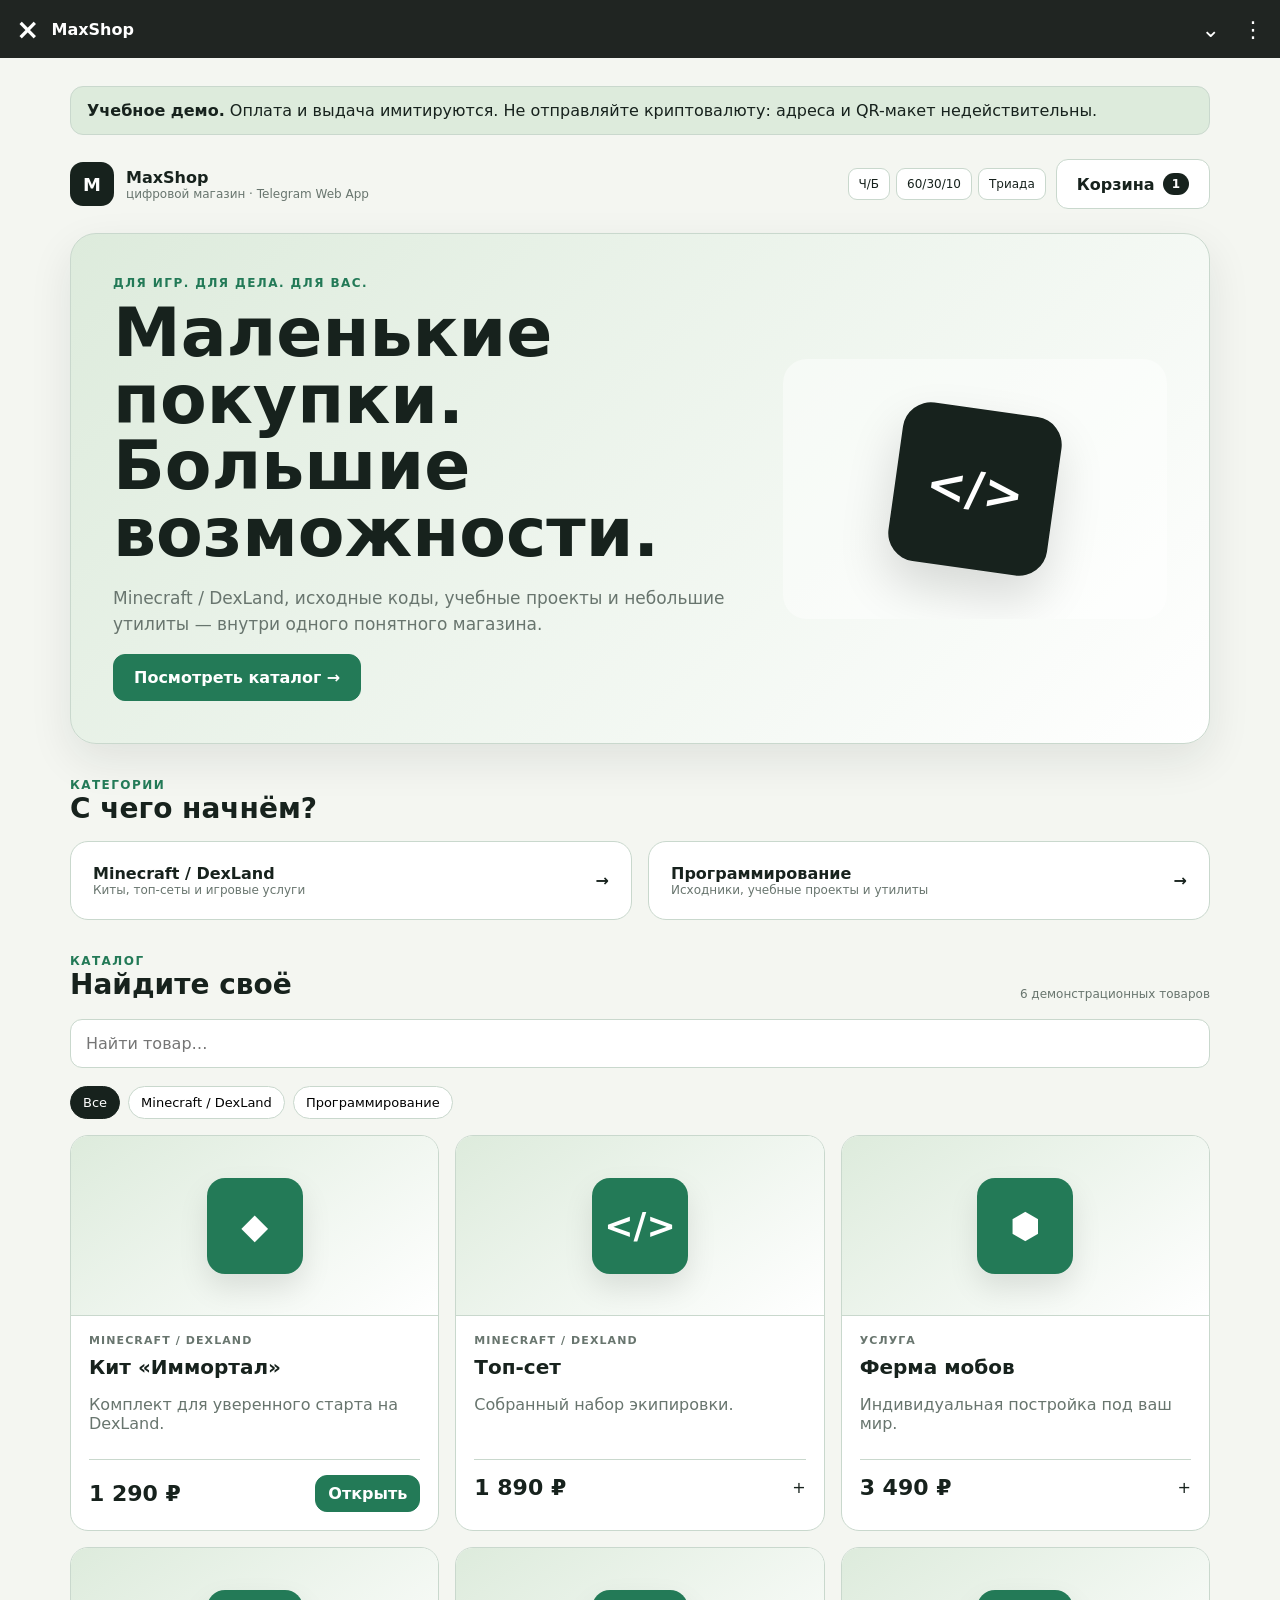
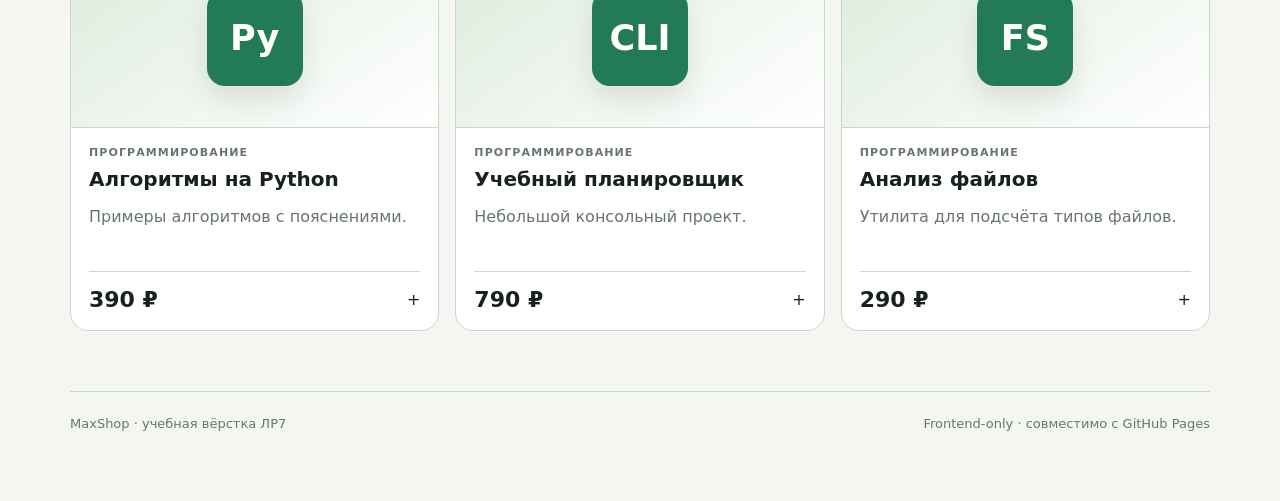
==== index.html @ 4ec122d0 "Publish MaxShop lab 7 demo with safe simulated checkout" ====
<!doctype html>
<html lang="ru">
<head>
<meta charset="utf-8">
<meta name="viewport" content="width=device-width,initial-scale=1">
<meta name="theme-color" content="#202522">
<title>Главная — MaxShop</title>
<link rel="stylesheet" href="styles.css">
</head>
<body data-theme="chromatic">
<div class="telegram-bar">
  <div class="telegram-title"><span style="font-size:28px">×</span><span>MaxShop</span></div>
  <div class="telegram-actions"><span>⌄</span><span>⋮</span></div>
</div>

<div class="app-shell">
  <div class="notice demo-notice" role="note"><strong>Учебное демо.</strong> Оплата и выдача имитируются. Не отправляйте криптовалюту: адреса и QR-макет недействительны.</div>
  <div class="topline">
    <div class="brand">
      <div class="logo">M</div>
      <div><strong>MaxShop</strong><div class="small muted">цифровой магазин · Telegram Web App</div></div>
    </div>
    <div style="display:flex;gap:10px;align-items:center;flex-wrap:wrap">
      <div class="theme-switch" title="Палитры из ЛР7">
        <button onclick="setTheme('achromatic')">Ч/Б</button>
        <button onclick="setTheme('chromatic')">60/30/10</button>
        <button onclick="setTheme('triad')">Триада</button>
      </div>
      <a class="btn secondary" href="checkout.html">Корзина <span class="cart-badge">1</span></a>
    </div>
  </div>

  <section class="hero">
    <div>
      <div class="eyebrow">Для игр. Для дела. Для вас.</div>
      <h1>Маленькие покупки.<br>Большие возможности.</h1>
      <p class="muted">Minecraft / DexLand, исходные коды, учебные проекты и небольшие утилиты — внутри одного понятного магазина.</p>
      <a class="btn" href="#catalog">Посмотреть каталог →</a>
    </div>
    <div class="hero-art"><div class="code-card">&lt;/&gt;</div></div>
  </section>

  <section class="section">
    <div class="section-head"><div><div class="eyebrow">Категории</div><h2>С чего начнём?</h2></div></div>
    <div class="category-grid">
      <a class="category-card" href="#minecraft">
        <div><strong>Minecraft / DexLand</strong><div class="muted small">Киты, топ-сеты и игровые услуги</div></div><strong>→</strong>
      </a>
      <a class="category-card" href="#programming">
        <div><strong>Программирование</strong><div class="muted small">Исходники, учебные проекты и утилиты</div></div><strong>→</strong>
      </a>
    </div>
  </section>

  <section class="section" id="catalog">
    <div class="section-head"><div><div class="eyebrow">Каталог</div><h2>Найдите своё</h2></div><span class="muted small">6 демонстрационных товаров</span></div>
    <div class="searchbar"><input class="input" id="search" aria-label="Поиск по каталогу" placeholder="Найти товар…"></div>
    <div class="chips">
      <button class="chip active">Все</button><button class="chip">Minecraft / DexLand</button><button class="chip">Программирование</button>
    </div>

    <div class="product-grid" style="margin-top:16px" id="minecraft">
      <a class="product-card" href="product.html">
        <div class="product-visual"><div class="product-symbol">◆</div></div>
        <div class="product-body">
          <div class="product-meta">Minecraft / DexLand</div><h3>Кит «Иммортал»</h3>
          <p class="muted">Комплект для уверенного старта на DexLand.</p>
          <div class="price-row"><span class="price">1 290 ₽</span><span class="btn" style="padding:8px 12px">Открыть</span></div>
        </div>
      </a>
      <article class="product-card">
        <div class="product-visual"><div class="product-symbol">&lt;/&gt;</div></div>
        <div class="product-body"><div class="product-meta">Minecraft / DexLand</div><h3>Топ-сет</h3><p class="muted">Собранный набор экипировки.</p><div class="price-row"><span class="price">1 890 ₽</span><span>+</span></div></div>
      </article>
      <article class="product-card">
        <div class="product-visual"><div class="product-symbol">⬢</div></div>
        <div class="product-body"><div class="product-meta">Услуга</div><h3>Ферма мобов</h3><p class="muted">Индивидуальная постройка под ваш мир.</p><div class="price-row"><span class="price">3 490 ₽</span><span>+</span></div></div>
      </article>
    </div>

    <div class="product-grid" style="margin-top:16px" id="programming">
      <article class="product-card">
        <div class="product-visual"><div class="product-symbol">Py</div></div>
        <div class="product-body"><div class="product-meta">Программирование</div><h3>Алгоритмы на Python</h3><p class="muted">Примеры алгоритмов с пояснениями.</p><div class="price-row"><span class="price">390 ₽</span><span>+</span></div></div>
      </article>
      <article class="product-card">
        <div class="product-visual"><div class="product-symbol">CLI</div></div>
        <div class="product-body"><div class="product-meta">Программирование</div><h3>Учебный планировщик</h3><p class="muted">Небольшой консольный проект.</p><div class="price-row"><span class="price">790 ₽</span><span>+</span></div></div>
      </article>
      <article class="product-card">
        <div class="product-visual"><div class="product-symbol">FS</div></div>
        <div class="product-body"><div class="product-meta">Программирование</div><h3>Анализ файлов</h3><p class="muted">Утилита для подсчёта типов файлов.</p><div class="price-row"><span class="price">290 ₽</span><span>+</span></div></div>
      </article>
    </div>
    <p id="emptySearch" class="muted" role="status" hidden>Товары не найдены.</p>
  </section>

  <div class="footer">
    <span>MaxShop · учебная вёрстка ЛР7</span>
    <span>Frontend-only · совместимо с GitHub Pages</span>
  </div>
</div>
<script src="app.js"></script>
</body></html>
---- styles.css ----
:root{
  --bg:#f4f6f1;
  --surface:#ffffff;
  --surface-2:#ddebdc;
  --text:#17221d;
  --muted:#68756e;
  --line:#c9d8cd;
  --accent:#237a57;
  --accent-strong:#195f43;
  --danger:#c76837;
  --shadow:0 16px 44px rgba(23,34,29,.09);
  --radius:18px;
  --tg:#202522;
}
*{box-sizing:border-box}
html{scroll-behavior:smooth}
body{
  margin:0;
  font-family:Inter,ui-sans-serif,system-ui,-apple-system,BlinkMacSystemFont,"Segoe UI",sans-serif;
  background:var(--bg);
  color:var(--text);
}
body[data-theme="achromatic"]{
  --bg:#f7f7f7;--surface:#fff;--surface-2:#e5e5e5;--text:#151515;--muted:#707070;
  --line:#c8c8c8;--accent:#252525;--accent-strong:#101010;--danger:#4a4a4a;--tg:#171717;
}
body[data-theme="triad"]{
  --bg:#f8f5ee;--surface:#fff;--surface-2:#eee7f5;--text:#1e2421;--muted:#6c716d;
  --line:#ddd5c8;--accent:#2e7d5a;--accent-strong:#245f45;--danger:#d8872b;--tg:#332c42;
}
button,a,input,textarea{font:inherit}
button,a{transition:.18s ease}
button{cursor:pointer}
a{color:inherit;text-decoration:none}

.telegram-bar{
  height:58px;background:var(--tg);color:white;display:flex;align-items:center;
  justify-content:space-between;padding:0 16px;position:sticky;top:0;z-index:30;
}
.telegram-title{display:flex;align-items:center;gap:12px;font-weight:800}
.telegram-actions{display:flex;gap:22px;font-size:22px}
.app-shell{max-width:1180px;margin:0 auto;padding:28px 20px 70px}
.topline{display:flex;justify-content:space-between;align-items:center;gap:16px;margin-bottom:24px}
.brand{display:flex;align-items:center;gap:12px}
.logo{
  width:44px;height:44px;border-radius:13px;background:var(--text);color:#fff;
  display:grid;place-items:center;font-weight:900;font-size:18px;
}
.eyebrow{font-size:12px;letter-spacing:.12em;text-transform:uppercase;font-weight:800;color:var(--accent)}
.muted{color:var(--muted)}
.hero{
  background:linear-gradient(135deg,var(--surface-2),var(--surface));
  border:1px solid var(--line);border-radius:26px;padding:42px;display:grid;
  grid-template-columns:1.25fr .75fr;gap:30px;align-items:center;box-shadow:var(--shadow);
}
.hero h1{font-size:clamp(38px,6vw,68px);line-height:.98;margin:10px 0 18px;max-width:720px}
.hero p{font-size:17px;line-height:1.55;max-width:620px}
.hero-art{
  min-height:260px;border-radius:24px;display:grid;place-items:center;
  position:relative;overflow:hidden;background:rgba(255,255,255,.42)
}
.code-card{
  width:160px;height:160px;border-radius:28px;background:var(--text);color:#fff;
  display:grid;place-items:center;font-size:48px;font-weight:900;transform:rotate(8deg);
  box-shadow:0 24px 50px rgba(0,0,0,.14)
}
.btn{
  border:1px solid var(--accent);background:var(--accent);color:#fff;padding:13px 20px;
  border-radius:12px;font-weight:800;display:inline-flex;align-items:center;justify-content:center;gap:8px;
}
.btn:hover{background:var(--accent-strong);transform:translateY(-1px)}
.btn.secondary{background:var(--surface);color:var(--text);border-color:var(--line)}
.btn.ghost{background:transparent;color:var(--text);border-color:transparent}
.btn.full{width:100%}
.section{margin-top:34px}
.section-head{display:flex;align-items:end;justify-content:space-between;gap:20px;margin-bottom:16px}
.section h2{font-size:28px;margin:0}
.category-grid,.product-grid{display:grid;grid-template-columns:repeat(2,minmax(0,1fr));gap:16px}
.category-card,.product-card,.panel,.summary-card,.order-card{
  background:var(--surface);border:1px solid var(--line);border-radius:var(--radius);
}
.category-card{padding:22px;display:flex;justify-content:space-between;align-items:center}
.category-card:hover,.product-card:hover{transform:translateY(-2px);box-shadow:var(--shadow)}
.product-grid{grid-template-columns:repeat(3,minmax(0,1fr))}
.product-card{overflow:hidden}
.product-visual{
  min-height:180px;background:linear-gradient(145deg,var(--surface-2),rgba(255,255,255,.7));
  display:grid;place-items:center;border-bottom:1px solid var(--line)
}
.product-symbol{
  width:96px;height:96px;border-radius:18px;background:var(--accent);color:white;
  display:grid;place-items:center;font-size:35px;font-weight:900;box-shadow:0 14px 30px rgba(0,0,0,.10)
}
.product-body{padding:18px}
.product-meta{font-size:11px;letter-spacing:.1em;text-transform:uppercase;color:var(--muted);font-weight:800}
.product-card h3{margin:8px 0 8px;font-size:20px}
.product-card p{min-height:44px}
.price-row{display:flex;justify-content:space-between;align-items:center;margin-top:20px;border-top:1px solid var(--line);padding-top:15px}
.price{font-size:22px;font-weight:900}

.searchbar{display:flex;gap:10px;margin:18px 0}
.input{
  width:100%;background:var(--surface);border:1px solid var(--line);border-radius:12px;
  padding:14px 15px;color:var(--text);outline:none
}
.input:focus{border-color:var(--accent);box-shadow:0 0 0 3px color-mix(in srgb,var(--accent) 15%,transparent)}
.chips{display:flex;gap:8px;flex-wrap:wrap}
.chip{padding:8px 12px;border:1px solid var(--line);border-radius:999px;background:var(--surface);font-size:13px}
.chip.active{background:var(--text);color:#fff;border-color:var(--text)}

.breadcrumbs{display:flex;gap:8px;align-items:center;color:var(--muted);font-size:13px;margin:6px 0 20px}
.product-layout{display:grid;grid-template-columns:1.05fr .95fr;gap:28px}
.product-hero{
  min-height:470px;border-radius:24px;background:linear-gradient(145deg,var(--surface-2),var(--surface));
  border:1px solid var(--line);display:grid;place-items:center
}
.product-hero .product-symbol{width:180px;height:180px;font-size:60px;border-radius:30px}
.product-info{background:var(--surface);border:1px solid var(--line);border-radius:24px;padding:30px}
.product-info h1{font-size:42px;margin:4px 0 12px}
.specs{display:grid;gap:10px;margin:24px 0}
.spec{display:flex;justify-content:space-between;border-bottom:1px solid var(--line);padding-bottom:10px}
.sticky-actions{display:flex;gap:10px;align-items:center}
.cart-badge{background:var(--text);color:white;border-radius:999px;padding:4px 9px;font-size:12px;font-weight:900}

.flow-wrap{display:grid;grid-template-columns:1fr 360px;gap:20px}
.panel{padding:24px}
.panel h1,.panel h2{margin-top:0}
.stepper{display:flex;gap:8px;margin-bottom:22px;flex-wrap:wrap}
.step-dot{
  width:34px;height:34px;border-radius:50%;border:1px solid var(--line);background:var(--surface);
  display:grid;place-items:center;font-weight:800;color:var(--muted)
}
.step-dot.active{background:var(--accent);border-color:var(--accent);color:#fff}
.step-pane{display:none}
.step-pane.active{display:block}
.cart-item{display:grid;grid-template-columns:90px 1fr auto;gap:16px;align-items:center;padding:14px 0;border-bottom:1px solid var(--line)}
.thumb{width:90px;height:78px;border-radius:12px;background:var(--surface-2);display:grid;place-items:center;font-weight:900}
.qty{display:flex;align-items:center;gap:8px}
.qty button{width:30px;height:30px;border-radius:8px;border:1px solid var(--line);background:var(--surface)}
.form-row{display:grid;gap:8px;margin:16px 0}
.form-row label{font-size:13px;font-weight:800}
textarea.input{min-height:98px;resize:vertical}
.summary-card{padding:22px;height:max-content;position:sticky;top:86px}
.summary-line{display:flex;justify-content:space-between;gap:12px;padding:9px 0}
.summary-line.total{font-size:22px;font-weight:900;border-top:1px solid var(--line);margin-top:8px;padding-top:16px}

.pay-options{display:grid;gap:12px}
.pay-option{
  border:1px solid var(--line);background:var(--surface);border-radius:15px;padding:18px;display:flex;
  justify-content:space-between;align-items:center
}
.pay-option:hover,.pay-option.selected{border-color:var(--accent);box-shadow:0 0 0 3px color-mix(in srgb,var(--accent) 12%,transparent)}
.payment-box{display:grid;grid-template-columns:1fr 220px;gap:24px;align-items:start}
.copy-row{display:grid;gap:8px;margin:16px 0}
.copy-field{display:flex;gap:10px}
.copy-field .input{font-family:ui-monospace,SFMono-Regular,Menlo,monospace}
.qr{
  width:220px;height:220px;border:14px solid var(--surface);background:
  repeating-conic-gradient(#202522 0 25%,#fff 0 50%) 0/32px 32px;
  border-radius:16px;box-shadow:0 0 0 1px var(--line)
}
.notice{background:var(--surface-2);border:1px solid var(--line);border-radius:13px;padding:14px 16px}
.success{
  text-align:center;padding:46px 24px;background:var(--surface);border:1px solid var(--line);border-radius:24px
}
.success-icon{width:78px;height:78px;border-radius:50%;background:var(--accent);color:white;display:grid;place-items:center;font-size:38px;margin:0 auto 18px}
.order-card{padding:20px;margin-top:14px}
.status{display:inline-flex;padding:7px 11px;border-radius:999px;background:var(--surface-2);font-size:12px;font-weight:900}

.theme-switch{display:flex;gap:6px}
.theme-switch button{
  border:1px solid var(--line);background:var(--surface);border-radius:9px;padding:8px 10px;font-size:12px;color:var(--text)
}
.footer{margin-top:60px;padding-top:24px;border-top:1px solid var(--line);display:flex;justify-content:space-between;color:var(--muted);font-size:13px}
.small{font-size:12px}
.hidden{display:none!important}

@media (max-width:900px){
  .hero,.product-layout,.flow-wrap,.payment-box{grid-template-columns:1fr}
  .product-grid{grid-template-columns:repeat(2,minmax(0,1fr))}
  .summary-card{position:static}
  .hero{padding:28px}
}
@media (max-width:620px){
  .app-shell{padding:18px 14px 50px}
  .topline{align-items:flex-start;flex-direction:column}
  .hero{padding:22px;border-radius:20px}
  .hero-art{min-height:190px}
  .category-grid,.product-grid{grid-template-columns:1fr}
  .product-layout{gap:14px}
  .product-hero{min-height:300px}
  .product-info{padding:22px}
  .product-info h1{font-size:34px}
  .cart-item{grid-template-columns:70px 1fr}
  .cart-item>.price{grid-column:2}
  .thumb{width:70px;height:66px}
  .footer{flex-direction:column;gap:8px}
  .payment-box{gap:18px}
  .qr{width:190px;height:190px;margin:auto}
}

/* Keep the original layout usable on narrow screens. */
[hidden]{display:none!important}
.demo-notice{margin-bottom:24px}
.flow-wrap>*,.payment-box>*,.copy-field .input{min-width:0}
.breadcrumbs,.sticky-actions{flex-wrap:wrap}
button:focus-visible,a:focus-visible{outline:3px solid var(--accent);outline-offset:3px}
@media (max-width:620px){
  .copy-field{flex-wrap:wrap}
  .panel{padding:18px}
  .section-head{flex-wrap:wrap}
  .spec{gap:12px;flex-wrap:wrap}
  .success{padding:26px 12px}
  .success .order-card>div:first-child{flex-wrap:wrap}
}
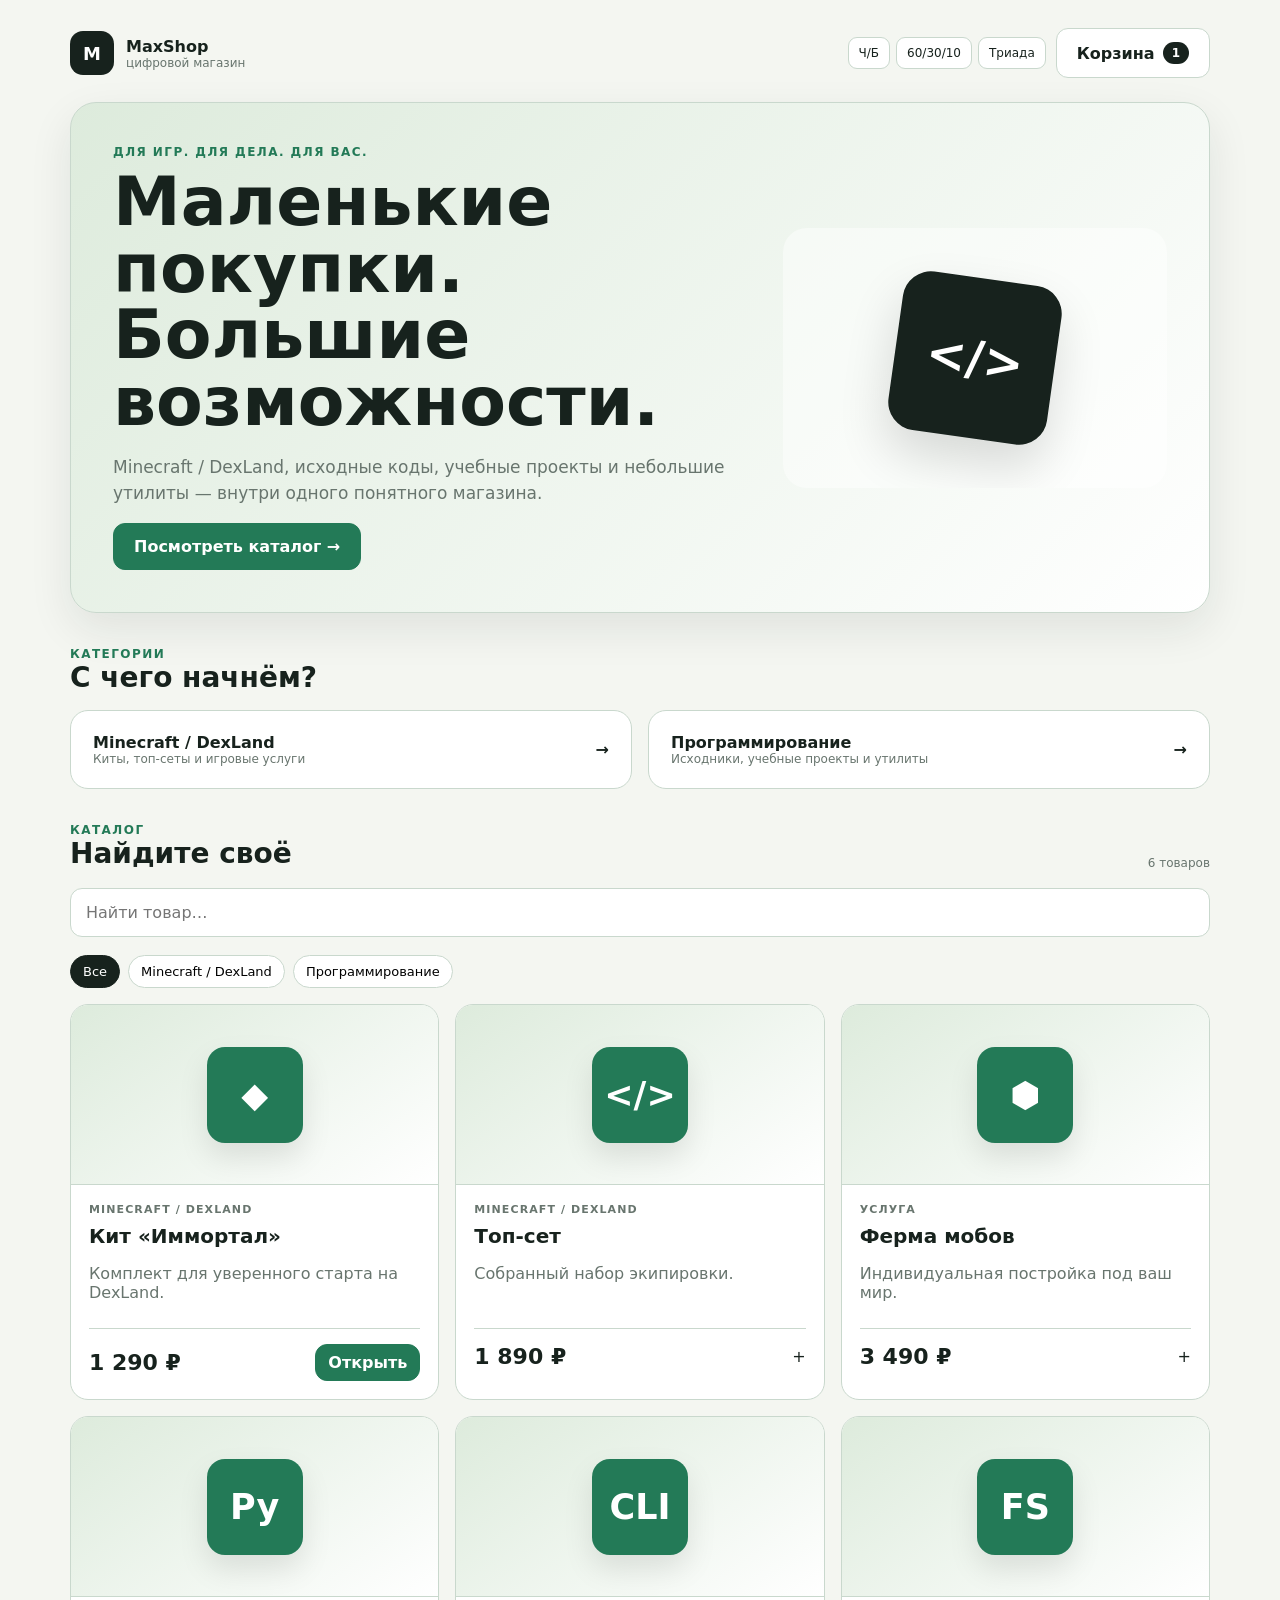
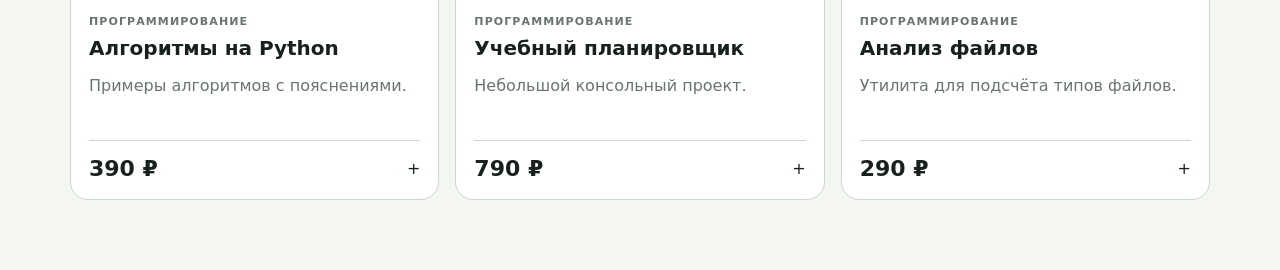
==== commit 307358ba: "Simplify storefront chrome and checkout labels" ====
--- a/index.html
+++ b/index.html
@@ -8,20 +8,15 @@
 <link rel="stylesheet" href="styles.css">
 </head>
 <body data-theme="chromatic">
-<div class="telegram-bar">
-  <div class="telegram-title"><span style="font-size:28px">×</span><span>MaxShop</span></div>
-  <div class="telegram-actions"><span>⌄</span><span>⋮</span></div>
-</div>
 
 <div class="app-shell">
-  <div class="notice demo-notice" role="note"><strong>Учебное демо.</strong> Оплата и выдача имитируются. Не отправляйте криптовалюту: адреса и QR-макет недействительны.</div>
   <div class="topline">
     <div class="brand">
       <div class="logo">M</div>
-      <div><strong>MaxShop</strong><div class="small muted">цифровой магазин · Telegram Web App</div></div>
+      <div><strong>MaxShop</strong><div class="small muted">цифровой магазин</div></div>
     </div>
     <div style="display:flex;gap:10px;align-items:center;flex-wrap:wrap">
-      <div class="theme-switch" title="Палитры из ЛР7">
+      <div class="theme-switch" title="Цветовая схема">
         <button onclick="setTheme('achromatic')">Ч/Б</button>
         <button onclick="setTheme('chromatic')">60/30/10</button>
         <button onclick="setTheme('triad')">Триада</button>
@@ -53,7 +48,7 @@
   </section>
 
   <section class="section" id="catalog">
-    <div class="section-head"><div><div class="eyebrow">Каталог</div><h2>Найдите своё</h2></div><span class="muted small">6 демонстрационных товаров</span></div>
+    <div class="section-head"><div><div class="eyebrow">Каталог</div><h2>Найдите своё</h2></div><span class="muted small">6 товаров</span></div>
     <div class="searchbar"><input class="input" id="search" aria-label="Поиск по каталогу" placeholder="Найти товар…"></div>
     <div class="chips">
       <button class="chip active">Все</button><button class="chip">Minecraft / DexLand</button><button class="chip">Программирование</button>
@@ -95,10 +90,6 @@
     <p id="emptySearch" class="muted" role="status" hidden>Товары не найдены.</p>
   </section>
 
-  <div class="footer">
-    <span>MaxShop · учебная вёрстка ЛР7</span>
-    <span>Frontend-only · совместимо с GitHub Pages</span>
-  </div>
 </div>
 <script src="app.js"></script>
 </body></html>
--- a/styles.css
+++ b/styles.css
@@ -34,12 +34,6 @@
 button{cursor:pointer}
 a{color:inherit;text-decoration:none}
 
-.telegram-bar{
-  height:58px;background:var(--tg);color:white;display:flex;align-items:center;
-  justify-content:space-between;padding:0 16px;position:sticky;top:0;z-index:30;
-}
-.telegram-title{display:flex;align-items:center;gap:12px;font-weight:800}
-.telegram-actions{display:flex;gap:22px;font-size:22px}
 .app-shell{max-width:1180px;margin:0 auto;padding:28px 20px 70px}
 .topline{display:flex;justify-content:space-between;align-items:center;gap:16px;margin-bottom:24px}
 .brand{display:flex;align-items:center;gap:12px}
@@ -172,7 +166,6 @@
 .theme-switch button{
   border:1px solid var(--line);background:var(--surface);border-radius:9px;padding:8px 10px;font-size:12px;color:var(--text)
 }
-.footer{margin-top:60px;padding-top:24px;border-top:1px solid var(--line);display:flex;justify-content:space-between;color:var(--muted);font-size:13px}
 .small{font-size:12px}
 .hidden{display:none!important}
 
@@ -195,14 +188,12 @@
   .cart-item{grid-template-columns:70px 1fr}
   .cart-item>.price{grid-column:2}
   .thumb{width:70px;height:66px}
-  .footer{flex-direction:column;gap:8px}
-  .payment-box{gap:18px}
+    .payment-box{gap:18px}
   .qr{width:190px;height:190px;margin:auto}
 }
 
 /* Keep the original layout usable on narrow screens. */
 [hidden]{display:none!important}
-.demo-notice{margin-bottom:24px}
 .flow-wrap>*,.payment-box>*,.copy-field .input{min-width:0}
 .breadcrumbs,.sticky-actions{flex-wrap:wrap}
 button:focus-visible,a:focus-visible{outline:3px solid var(--accent);outline-offset:3px}
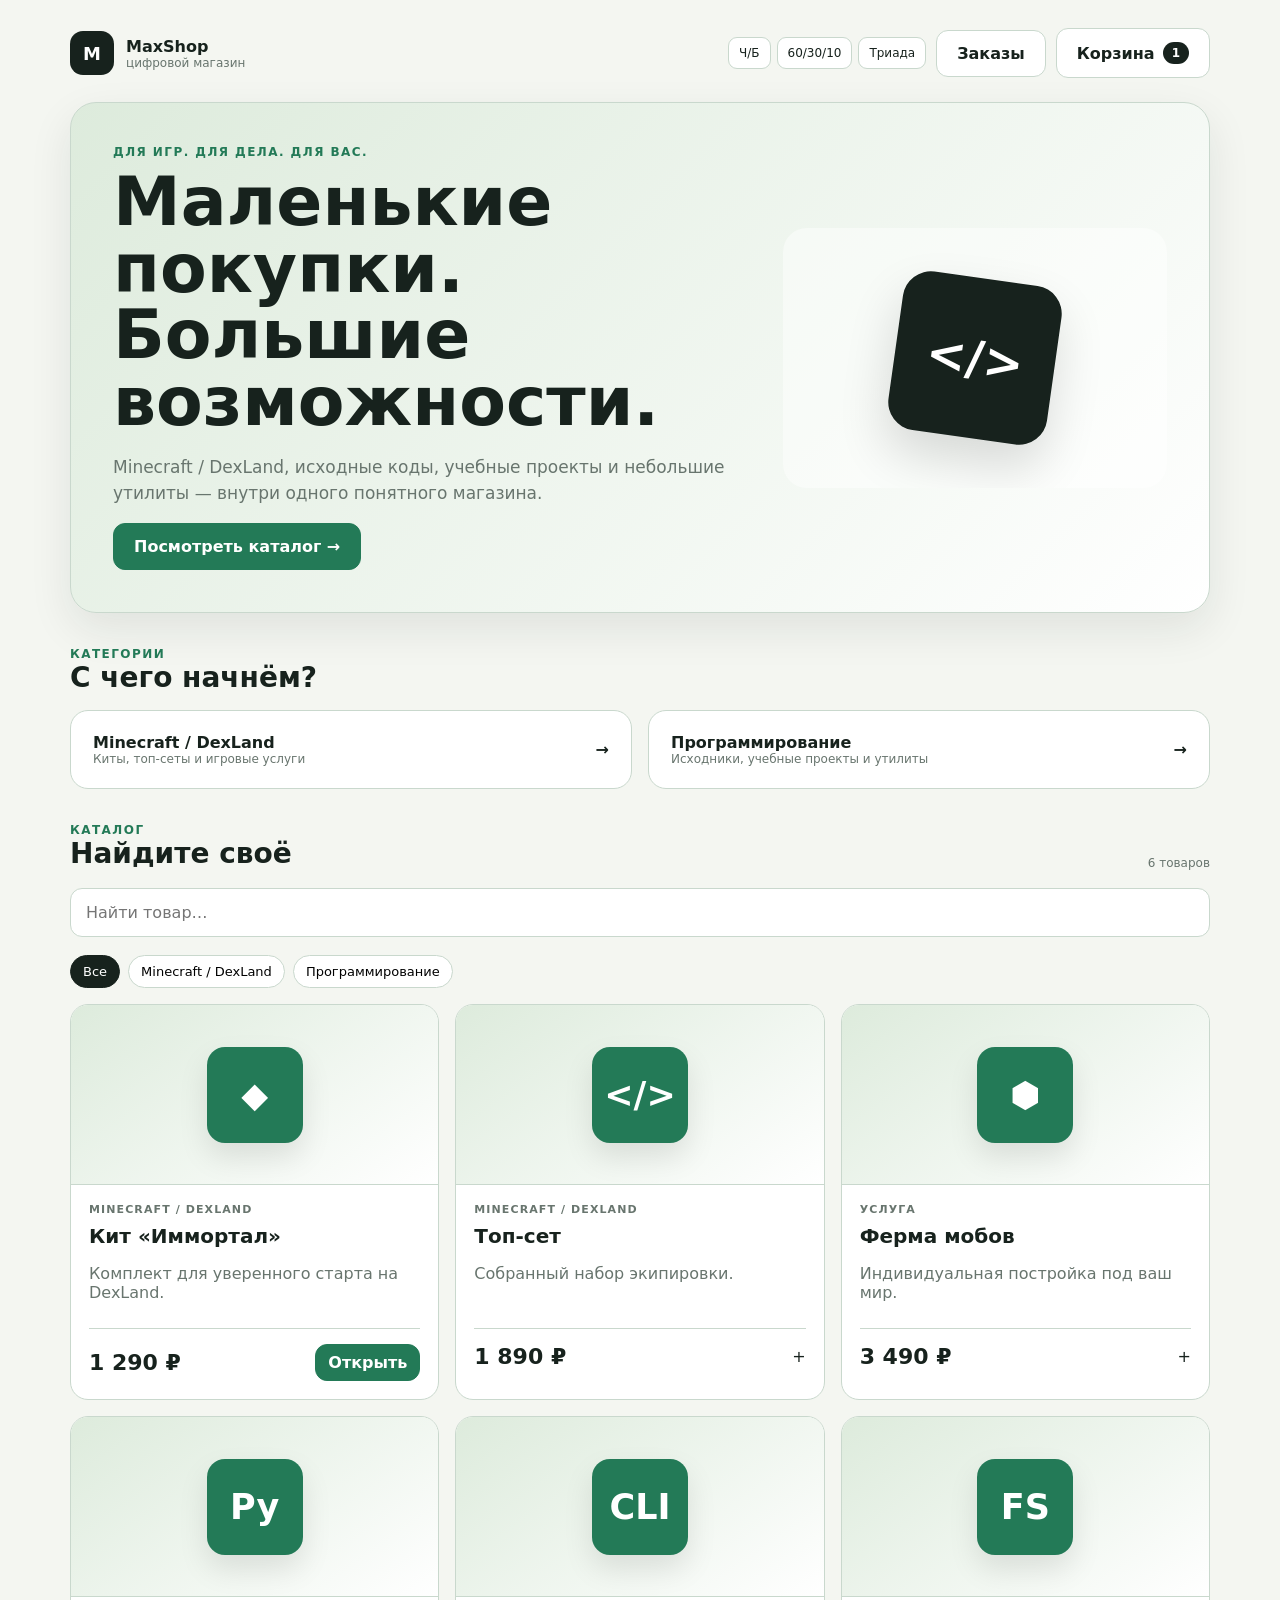
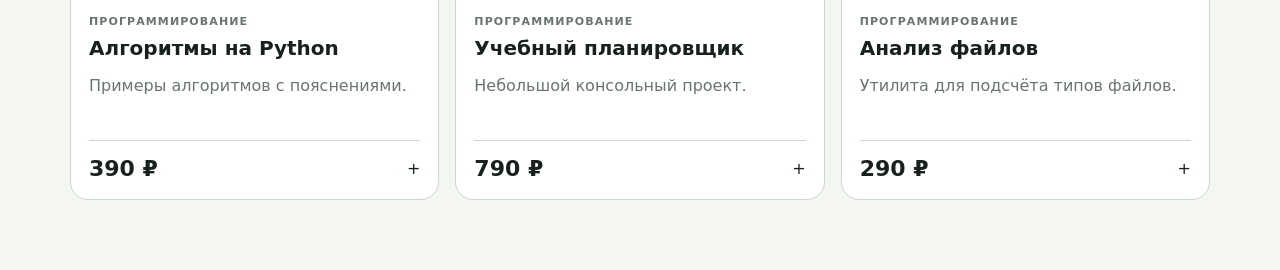
==== commit ec88bec8: "Add order history tab and catalog links on storefront branding" ====
--- a/index.html
+++ b/index.html
@@ -5,26 +5,28 @@
 <meta name="viewport" content="width=device-width,initial-scale=1">
 <meta name="theme-color" content="#202522">
 <title>Главная — MaxShop</title>
-<link rel="stylesheet" href="styles.css">
+<link rel="stylesheet" href="styles.css?v=orders-1">
 </head>
 <body data-theme="chromatic">
 
 <div class="app-shell">
   <div class="topline">
-    <div class="brand">
+    <a class="brand" href="index.html#catalog" aria-label="MaxShop — перейти в каталог">
       <div class="logo">M</div>
       <div><strong>MaxShop</strong><div class="small muted">цифровой магазин</div></div>
-    </div>
+    </a>
     <div style="display:flex;gap:10px;align-items:center;flex-wrap:wrap">
       <div class="theme-switch" title="Цветовая схема">
         <button onclick="setTheme('achromatic')">Ч/Б</button>
         <button onclick="setTheme('chromatic')">60/30/10</button>
         <button onclick="setTheme('triad')">Триада</button>
       </div>
+      <a class="btn secondary" href="index.html#orders" data-orders-link>Заказы</a>
       <a class="btn secondary" href="checkout.html">Корзина <span class="cart-badge">1</span></a>
     </div>
   </div>
 
+  <main id="catalogView">
   <section class="hero">
     <div>
       <div class="eyebrow">Для игр. Для дела. Для вас.</div>
@@ -90,6 +92,17 @@
     <p id="emptySearch" class="muted" role="status" hidden>Товары не найдены.</p>
   </section>
 
+  </main>
+  <main id="ordersView" hidden>
+    <div class="section-head"><div><div class="eyebrow">Личный раздел</div><h1>Заказы</h1></div></div>
+    <p class="muted">История заказов в этом браузере.</p>
+    <section id="ordersEmpty" class="panel">
+      <h2>Заказов пока нет</h2>
+      <p class="muted">После оформления заказа он появится здесь.</p>
+      <a class="btn" href="index.html#catalog">Перейти в каталог →</a>
+    </section>
+    <div id="ordersList" class="orders-list" aria-live="polite"></div>
+  </main>
 </div>
-<script src="app.js"></script>
+<script src="app.js?v=orders-1"></script>
 </body></html>
--- a/styles.css
+++ b/styles.css
@@ -205,3 +205,9 @@
   .success{padding:26px 12px}
   .success .order-card>div:first-child{flex-wrap:wrap}
 }
+
+.orders-list{display:grid;gap:16px}
+.orders-list .order-card{margin-top:0;overflow-wrap:anywhere}
+.order-heading{display:flex;justify-content:space-between;align-items:center;gap:12px;flex-wrap:wrap}
+.order-heading h2{font-size:20px;margin:0}
+[data-orders-link][aria-current="page"]{border-color:var(--accent);color:var(--accent)}
